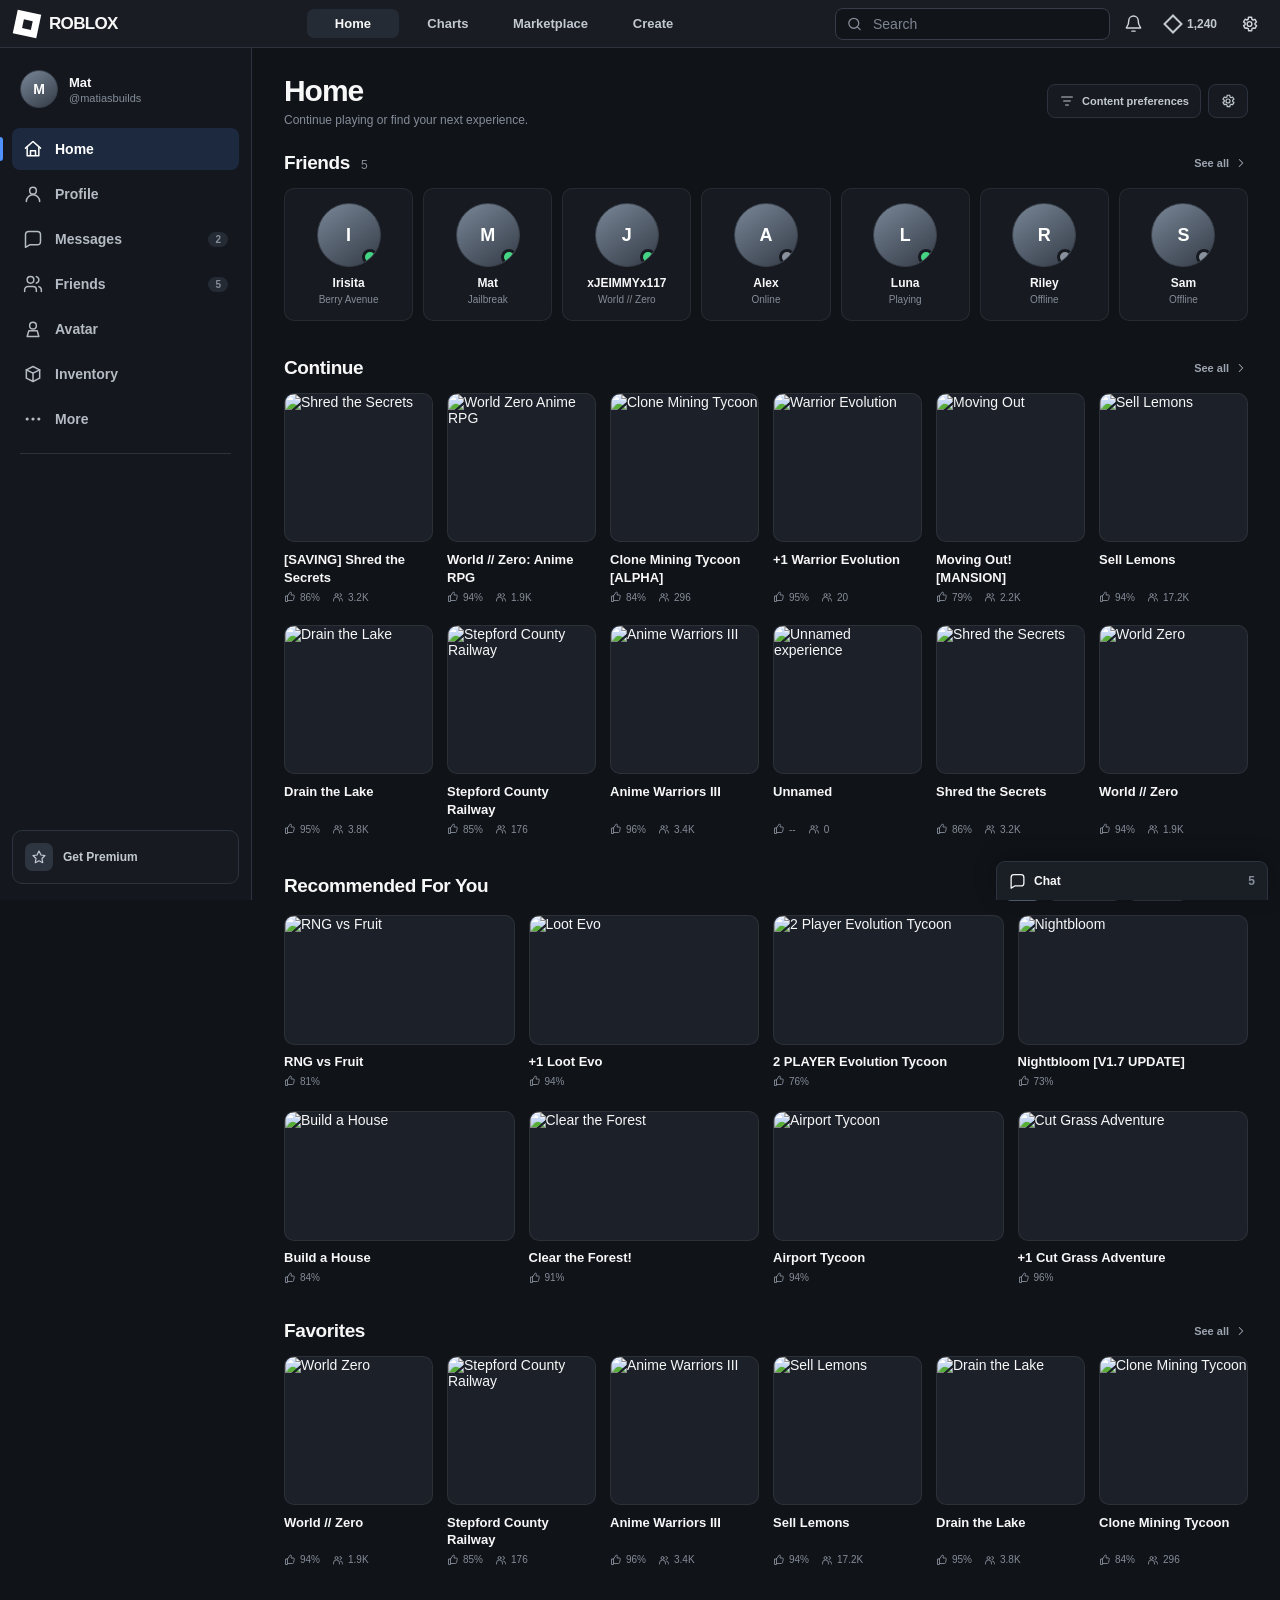
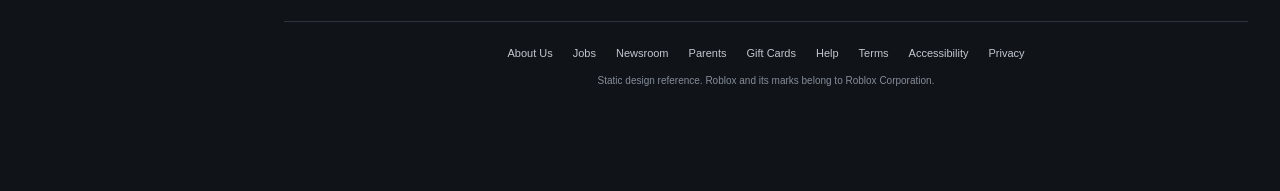
==== ideas front/adaptable-home.html @ cc1f294d "feat: add Roblox home design prototypes" ====
<!doctype html>
<html lang="en">
  <head>
    <meta charset="UTF-8" />
    <meta name="viewport" content="width=device-width, initial-scale=1.0" />
    <title>Roblox Home Adaptable Concept</title>
    <link rel="icon" href="data:image/svg+xml,%3Csvg xmlns='http://www.w3.org/2000/svg' viewBox='0 0 32 32'%3E%3Cpath fill='%23fff' d='M5 3h24v24H5z' transform='rotate(12 17 15)'/%3E%3Cpath fill='%2312181f' d='M12 10h9v9h-9z' transform='rotate(12 17 15)'/%3E%3C/svg%3E" />
    <style>
      :root {
        color-scheme: dark;
        --bg: #101318;
        --surface: #171b21;
        --surface-2: #1c2129;
        --surface-3: #252b35;
        --border: #2c333e;
        --border-soft: rgba(255, 255, 255, 0.07);
        --text: #f7f7f8;
        --text-2: #c2c8d0;
        --muted: #858d99;
        --blue: #4f91ff;
        --blue-soft: rgba(79, 145, 255, 0.14);
        --green: #45d483;
        --topbar: 48px;
        --sidebar: 252px;
        --radius: 10px;
      }

      * {
        box-sizing: border-box;
      }

      html {
        background: var(--bg);
      }

      body {
        min-width: 320px;
        margin: 0;
        background: var(--bg);
        color: var(--text);
        font-family: "Builder Sans", "Helvetica Neue", Arial, sans-serif;
        font-size: 14px;
      }

      a {
        color: inherit;
        text-decoration: none;
      }

      button,
      input {
        font: inherit;
      }

      button {
        color: inherit;
        cursor: default;
      }

      img {
        display: block;
      }

      .icon {
        width: 20px;
        height: 20px;
        flex: 0 0 auto;
        fill: none;
        stroke: currentColor;
        stroke-width: 1.8;
        stroke-linecap: round;
        stroke-linejoin: round;
      }

      .topbar {
        position: fixed;
        z-index: 30;
        inset: 0 0 auto;
        height: var(--topbar);
        display: grid;
        grid-template-columns: 156px minmax(340px, 1fr) minmax(280px, 430px);
        align-items: center;
        gap: 18px;
        padding: 0 15px;
        border-bottom: 1px solid var(--border);
        background: #191d23;
      }

      .brand {
        display: flex;
        align-items: center;
        gap: 10px;
        font-size: 17px;
        font-weight: 800;
        letter-spacing: -0.04em;
      }

      .brand-mark {
        width: 24px;
        height: 24px;
        display: grid;
        place-items: center;
        background: #fff;
        transform: rotate(12deg);
      }

      .brand-mark::after {
        width: 9px;
        height: 9px;
        background: #191d23;
        content: "";
      }

      .primary-nav {
        display: flex;
        align-items: center;
        justify-content: center;
        gap: 3px;
      }

      .primary-nav a {
        min-width: 92px;
        padding: 7px 16px;
        border-radius: 7px;
        color: var(--text-2);
        font-size: 13px;
        font-weight: 600;
        text-align: center;
      }

      .primary-nav a:first-child {
        background: var(--surface-3);
        color: var(--text);
      }

      .topbar-tools {
        display: grid;
        grid-template-columns: minmax(150px, 1fr) auto auto auto;
        align-items: center;
        gap: 8px;
      }

      .search {
        height: 32px;
        display: flex;
        align-items: center;
        gap: 8px;
        padding: 0 10px;
        border: 1px solid #363d48;
        border-radius: 8px;
        background: #111419;
        color: var(--muted);
      }

      .search .icon {
        width: 17px;
      }

      .search input {
        width: 100%;
        min-width: 0;
        border: 0;
        outline: 0;
        background: transparent;
        color: var(--text);
      }

      .search input::placeholder {
        color: #7e8692;
      }

      .top-icon,
      .account-button {
        width: 32px;
        height: 32px;
        display: grid;
        place-items: center;
        padding: 0;
        border: 0;
        border-radius: 8px;
        background: transparent;
        color: #d1d5db;
      }

      .top-icon .icon {
        width: 19px;
      }

      .robux {
        height: 30px;
        display: flex;
        align-items: center;
        gap: 7px;
        padding: 0 8px;
        border-radius: 7px;
        color: var(--text-2);
        font-size: 12px;
        font-weight: 700;
      }

      .robux-symbol {
        width: 14px;
        height: 14px;
        border: 2px solid currentColor;
        transform: rotate(45deg);
      }

      .sidebar {
        position: fixed;
        z-index: 20;
        inset: var(--topbar) auto 0 0;
        width: var(--sidebar);
        padding: 14px 12px;
        border-right: 1px solid var(--border);
        background: #14181e;
      }

      .user-summary {
        display: flex;
        align-items: center;
        gap: 11px;
        margin-bottom: 12px;
        padding: 8px;
        border-radius: 9px;
      }

      .avatar,
      .friend-avatar {
        position: relative;
        flex: 0 0 auto;
        display: grid;
        place-items: center;
        overflow: hidden;
        border: 1px solid #3b424d;
        background: linear-gradient(145deg, #788697, #343b46);
        color: white;
        font-weight: 800;
      }

      .avatar {
        width: 38px;
        height: 38px;
        border-radius: 50%;
      }

      .user-summary strong,
      .user-summary span {
        display: block;
      }

      .user-summary strong {
        font-size: 13px;
      }

      .user-summary span {
        margin-top: 2px;
        color: var(--muted);
        font-size: 11px;
      }

      .side-nav {
        display: grid;
        gap: 3px;
        margin: 0;
        padding: 0;
        list-style: none;
      }

      .side-nav a {
        position: relative;
        height: 42px;
        display: flex;
        align-items: center;
        gap: 12px;
        padding: 0 11px;
        border-radius: 8px;
        color: #b5bbc4;
        font-size: 14px;
        font-weight: 600;
      }

      .side-nav a.active {
        background: var(--blue-soft);
        color: #fff;
      }

      .side-nav a.active::before {
        position: absolute;
        left: -12px;
        width: 3px;
        height: 24px;
        border-radius: 0 3px 3px 0;
        background: var(--blue);
        content: "";
      }

      .nav-count {
        margin-left: auto;
        padding: 2px 7px;
        border-radius: 12px;
        background: var(--surface-3);
        color: var(--muted);
        font-size: 10px;
      }

      .side-divider {
        height: 1px;
        margin: 13px 8px;
        background: var(--border);
      }

      .premium-link {
        position: absolute;
        right: 12px;
        bottom: 16px;
        left: 12px;
        display: flex;
        align-items: center;
        gap: 10px;
        padding: 12px;
        border: 1px solid var(--border);
        border-radius: var(--radius);
        background: var(--surface);
        color: var(--text-2);
        font-size: 12px;
        font-weight: 600;
      }

      .premium-icon {
        width: 28px;
        height: 28px;
        display: grid;
        place-items: center;
        border-radius: 7px;
        background: #2d3541;
      }

      .premium-icon .icon {
        width: 16px;
      }

      main {
        margin-left: var(--sidebar);
        padding: calc(var(--topbar) + 26px) 32px 80px;
      }

      .home-shell {
        width: min(1320px, 100%);
        margin: 0 auto;
      }

      .home-heading {
        display: flex;
        justify-content: space-between;
        align-items: center;
        gap: 20px;
        margin-bottom: 25px;
      }

      .home-heading h1 {
        margin: 0;
        font-size: 30px;
        letter-spacing: -0.035em;
      }

      .home-heading p {
        margin: 5px 0 0;
        color: var(--muted);
        font-size: 12px;
      }

      .home-options {
        display: flex;
        gap: 7px;
      }

      .quiet-button {
        height: 34px;
        display: flex;
        align-items: center;
        gap: 7px;
        padding: 0 11px;
        border: 1px solid var(--border);
        border-radius: 8px;
        background: var(--surface);
        color: var(--text-2);
        font-size: 11px;
        font-weight: 600;
      }

      .quiet-button .icon {
        width: 16px;
      }

      .section {
        margin-top: 36px;
      }

      .section:first-of-type {
        margin-top: 0;
      }

      .section-heading {
        display: flex;
        justify-content: space-between;
        align-items: center;
        gap: 16px;
        margin-bottom: 14px;
      }

      .section-heading h2 {
        margin: 0;
        font-size: 19px;
        letter-spacing: -0.02em;
      }

      .section-heading h2 span {
        margin-left: 6px;
        color: var(--muted);
        font-size: 12px;
        font-weight: 500;
      }

      .see-all {
        display: flex;
        align-items: center;
        gap: 5px;
        color: #9da5b0;
        font-size: 11px;
        font-weight: 700;
      }

      .see-all .icon {
        width: 14px;
      }

      .friends-strip {
        display: grid;
        grid-template-columns: repeat(7, minmax(92px, 1fr));
        gap: 10px;
      }

      .friend-card {
        min-width: 0;
        padding: 14px 8px 12px;
        border: 1px solid var(--border-soft);
        border-radius: var(--radius);
        background: var(--surface);
        text-align: center;
      }

      .friend-avatar {
        width: 64px;
        height: 64px;
        margin: 0 auto 9px;
        border-radius: 50%;
        font-size: 18px;
      }

      .friend-avatar::after {
        position: absolute;
        right: 2px;
        bottom: 1px;
        width: 10px;
        height: 10px;
        border: 3px solid var(--surface);
        border-radius: 50%;
        background: var(--green);
        content: "";
      }

      .friend-card.away .friend-avatar::after {
        background: #89919d;
      }

      .friend-card strong,
      .friend-card small {
        display: block;
        overflow: hidden;
        text-overflow: ellipsis;
        white-space: nowrap;
      }

      .friend-card strong {
        font-size: 12px;
      }

      .friend-card small {
        min-height: 14px;
        margin-top: 4px;
        color: var(--muted);
        font-size: 10px;
      }

      .friend-card {
        position: relative;
        z-index: 1;
        outline: none;
      }

      .friend-card:hover,
      .friend-card:focus {
        z-index: 12;
        border-color: #46505e;
        background: var(--surface-2);
      }

      .friend-popover {
        position: absolute;
        z-index: 20;
        top: calc(100% + 10px);
        left: 50%;
        width: 292px;
        padding: 16px;
        border: 1px solid #39424e;
        border-radius: 12px;
        background: #1b2027;
        box-shadow: 0 18px 45px rgba(0, 0, 0, 0.45);
        opacity: 0;
        pointer-events: none;
        text-align: left;
        transform: translate(-50%, -6px);
        transition: opacity 140ms ease, transform 140ms ease, visibility 140ms ease;
        visibility: hidden;
      }

      .friend-popover::before {
        position: absolute;
        bottom: 100%;
        left: 50%;
        width: 12px;
        height: 12px;
        border-top: 1px solid #39424e;
        border-left: 1px solid #39424e;
        background: #1b2027;
        content: "";
        transform: translate(-50%, 6px) rotate(45deg);
      }

      .friend-popover::after {
        position: absolute;
        right: 0;
        bottom: 100%;
        left: 0;
        height: 12px;
        content: "";
      }

      .friend-card:hover .friend-popover,
      .friend-card:focus .friend-popover {
        opacity: 1;
        pointer-events: auto;
        transform: translate(-50%, 0);
        visibility: visible;
      }

      .friend-card:first-child .friend-popover,
      .friend-card:nth-child(2) .friend-popover {
        left: -1px;
        transform: translateY(-6px);
      }

      .friend-card:first-child:hover .friend-popover,
      .friend-card:first-child:focus .friend-popover,
      .friend-card:nth-child(2):hover .friend-popover,
      .friend-card:nth-child(2):focus .friend-popover {
        transform: translateY(0);
      }

      .friend-card:first-child .friend-popover::before,
      .friend-card:nth-child(2) .friend-popover::before {
        left: 76px;
      }

      .friend-card:nth-last-child(-n + 2) .friend-popover {
        right: -1px;
        left: auto;
        transform: translateY(-6px);
      }

      .friend-card:nth-last-child(-n + 2):hover .friend-popover,
      .friend-card:nth-last-child(-n + 2):focus .friend-popover {
        transform: translateY(0);
      }

      .friend-card:nth-last-child(-n + 2) .friend-popover::before {
        right: 69px;
        left: auto;
      }

      .popover-profile {
        display: grid;
        grid-template-columns: 46px minmax(0, 1fr) auto;
        align-items: center;
        gap: 11px;
      }

      .popover-avatar {
        width: 46px;
        height: 46px;
        display: grid;
        place-items: center;
        border: 1px solid #46505d;
        border-radius: 50%;
        background: linear-gradient(145deg, #7d8a9b, #38414c);
        color: white;
        font-size: 15px;
        font-weight: 800;
      }

      .popover-name {
        min-width: 0;
      }

      .friend-card .popover-name strong,
      .popover-name span {
        display: block;
        overflow: hidden;
        text-overflow: ellipsis;
        white-space: nowrap;
      }

      .friend-card .popover-name strong {
        font-size: 14px;
      }

      .popover-name span {
        margin-top: 3px;
        color: var(--muted);
        font-size: 10px;
      }

      .presence-badge {
        display: inline-flex;
        align-items: center;
        gap: 5px;
        padding: 5px 7px;
        border-radius: 6px;
        background: rgba(69, 212, 131, 0.11);
        color: #78e6a8;
        font-size: 9px;
        font-style: normal;
        font-weight: 800;
        text-transform: uppercase;
      }

      .presence-badge::before {
        width: 6px;
        height: 6px;
        border-radius: 50%;
        background: var(--green);
        content: "";
      }

      .presence-badge.online {
        background: var(--blue-soft);
        color: #84b2ff;
      }

      .presence-badge.online::before {
        background: var(--blue);
      }

      .presence-badge.offline {
        background: rgba(133, 141, 153, 0.12);
        color: #9da5b0;
      }

      .presence-badge.offline::before {
        background: #7d8590;
      }

      .account-stats {
        display: grid;
        grid-template-columns: repeat(3, 1fr);
        margin: 15px 0;
        padding: 12px 0;
        border-top: 1px solid var(--border);
        border-bottom: 1px solid var(--border);
      }

      .account-stat {
        min-width: 0;
        padding: 0 6px;
        border-right: 1px solid var(--border);
        text-align: center;
      }

      .account-stat:last-child {
        border-right: 0;
      }

      .friend-card .account-stat b,
      .account-stat span {
        display: block;
      }

      .friend-card .account-stat b {
        color: var(--text);
        font-size: 12px;
      }

      .account-stat span {
        margin-top: 3px;
        color: var(--muted);
        font-size: 9px;
      }

      .account-detail {
        display: flex;
        justify-content: space-between;
        gap: 12px;
        margin-bottom: 13px;
        color: var(--muted);
        font-size: 10px;
      }

      .friend-card .account-detail b {
        color: var(--text-2);
        font-size: 10px;
        font-weight: 600;
      }

      .playing-card {
        display: grid;
        grid-template-columns: 48px minmax(0, 1fr) auto;
        align-items: center;
        gap: 10px;
        padding: 9px;
        border: 1px solid var(--border);
        border-radius: 9px;
        background: #15191f;
      }

      .playing-card img {
        width: 48px;
        height: 48px;
        border-radius: 7px;
        object-fit: cover;
      }

      .playing-copy {
        min-width: 0;
      }

      .playing-copy span,
      .friend-card .playing-copy strong {
        display: block;
        overflow: hidden;
        text-overflow: ellipsis;
        white-space: nowrap;
      }

      .playing-copy span {
        color: var(--green);
        font-size: 9px;
        font-weight: 700;
        text-transform: uppercase;
      }

      .friend-card .playing-copy strong {
        margin-top: 4px;
        font-size: 11px;
      }

      .join-button,
      .profile-button {
        height: 30px;
        padding: 0 10px;
        border: 0;
        border-radius: 6px;
        background: var(--blue);
        color: white;
        font-size: 9px;
        font-weight: 800;
      }

      .profile-button {
        width: 100%;
        margin-top: 12px;
        border: 1px solid var(--border);
        background: var(--surface-3);
        color: var(--text-2);
      }

      .private-activity {
        padding: 10px;
        border: 1px solid var(--border);
        border-radius: 8px;
        background: #15191f;
        color: var(--muted);
        font-size: 10px;
        line-height: 1.4;
        text-align: center;
      }

      .game-grid {
        display: grid;
        grid-template-columns: repeat(6, minmax(0, 1fr));
        gap: 22px 14px;
      }

      .game-card {
        min-width: 0;
      }

      .thumbnail {
        position: relative;
        overflow: hidden;
        aspect-ratio: 1 / 1;
        border: 1px solid var(--border-soft);
        border-radius: var(--radius);
        background: var(--surface-2);
      }

      .thumbnail.landscape {
        aspect-ratio: 16 / 9;
      }

      .thumbnail img {
        width: 100%;
        height: 100%;
        object-fit: cover;
      }

      .play-overlay {
        position: absolute;
        right: 9px;
        bottom: 9px;
        width: 34px;
        height: 34px;
        display: grid;
        place-items: center;
        border: 1px solid rgba(255, 255, 255, 0.2);
        border-radius: 50%;
        background: rgba(16, 19, 24, 0.88);
        opacity: 0;
      }

      .game-card:hover .play-overlay {
        opacity: 1;
      }

      .play-overlay .icon {
        width: 15px;
        fill: currentColor;
      }

      .game-card h3 {
        display: -webkit-box;
        min-height: 35px;
        margin: 9px 0 5px;
        overflow: hidden;
        font-size: 13px;
        line-height: 1.35;
        -webkit-box-orient: vertical;
        line-clamp: 2;
        -webkit-line-clamp: 2;
      }

      .game-stats {
        display: flex;
        align-items: center;
        gap: 12px;
        color: var(--muted);
        font-size: 10px;
      }

      .game-stats span {
        display: flex;
        align-items: center;
        gap: 4px;
      }

      .game-stats .icon {
        width: 12px;
        height: 12px;
      }

      .wide-grid {
        display: grid;
        grid-template-columns: repeat(4, minmax(0, 1fr));
        gap: 24px 14px;
      }

      .wide-grid .game-card h3 {
        min-height: auto;
        margin-top: 8px;
        white-space: nowrap;
        text-overflow: ellipsis;
      }

      .recommendation-tools {
        display: flex;
        align-items: center;
        gap: 7px;
      }

      .filter-chip {
        height: 30px;
        padding: 0 11px;
        border: 1px solid var(--border);
        border-radius: 7px;
        background: transparent;
        color: var(--muted);
        font-size: 10px;
        font-weight: 600;
      }

      .filter-chip.active {
        border-color: #526071;
        background: var(--surface-2);
        color: var(--text-2);
      }

      .footer {
        margin-top: 55px;
        padding: 25px 0;
        border-top: 1px solid var(--border);
        color: var(--muted);
        font-size: 10px;
        text-align: center;
      }

      .footer-links {
        display: flex;
        justify-content: center;
        flex-wrap: wrap;
        gap: 8px 20px;
        margin-bottom: 16px;
        color: var(--text-2);
        font-size: 11px;
      }

      .chat-dock {
        position: fixed;
        z-index: 25;
        right: 12px;
        bottom: 0;
        width: 272px;
        border: 1px solid var(--border);
        border-bottom: 0;
        border-radius: 9px 9px 0 0;
        background: #1a1f26;
        box-shadow: 0 -5px 22px rgba(0, 0, 0, 0.24);
      }

      .chat-header {
        height: 38px;
        display: flex;
        align-items: center;
        gap: 8px;
        padding: 0 12px;
        font-size: 12px;
        font-weight: 700;
      }

      .chat-header .icon {
        width: 17px;
      }

      .chat-header span {
        margin-left: auto;
        color: var(--muted);
      }

      @media (max-width: 1200px) {
        :root {
          --sidebar: 220px;
        }

        .topbar {
          grid-template-columns: 130px minmax(290px, 1fr) minmax(250px, 360px);
        }

        .primary-nav a {
          min-width: 72px;
          padding-inline: 10px;
        }

        .game-grid {
          grid-template-columns: repeat(5, minmax(0, 1fr));
        }

        .friends-strip {
          grid-template-columns: repeat(6, minmax(92px, 1fr));
        }

        .friend-card:last-child {
          display: none;
        }

        .wide-grid {
          grid-template-columns: repeat(3, minmax(0, 1fr));
        }
      }

      @media (max-width: 900px) {
        :root {
          --sidebar: 76px;
        }

        .topbar {
          grid-template-columns: 48px 1fr minmax(210px, 300px);
        }

        .brand span,
        .user-summary div,
        .side-nav a span:not(.nav-count),
        .premium-link span,
        .primary-nav a:nth-child(n + 3) {
          display: none;
        }

        .primary-nav {
          justify-content: flex-start;
        }

        .primary-nav a {
          min-width: 70px;
        }

        .sidebar {
          padding-inline: 10px;
        }

        .user-summary {
          padding-inline: 8px;
        }

        .side-nav a {
          justify-content: center;
          padding: 0;
        }

        .side-nav a.active::before {
          left: -10px;
        }

        .nav-count {
          position: absolute;
          top: 3px;
          right: 2px;
          min-width: 16px;
          padding: 1px 4px;
          background: var(--blue);
          color: #fff;
          text-align: center;
        }

        .premium-link {
          justify-content: center;
          padding: 8px;
        }

        .game-grid {
          grid-template-columns: repeat(4, minmax(0, 1fr));
        }

        .friends-strip {
          grid-template-columns: repeat(5, minmax(92px, 1fr));
        }

        .friend-card:nth-last-child(-n + 2) {
          display: none;
        }

        .chat-dock {
          display: none;
        }
      }

      @media (max-width: 640px) {
        :root {
          --sidebar: 0px;
          --topbar: 52px;
        }

        .topbar {
          grid-template-columns: 34px minmax(0, 1fr) auto;
          gap: 10px;
          padding-inline: 12px;
        }

        .brand-mark {
          width: 22px;
          height: 22px;
        }

        .primary-nav {
          display: none;
        }

        .topbar-tools {
          grid-column: 2 / 4;
          grid-template-columns: minmax(0, 1fr) auto auto;
        }

        .top-icon:first-of-type,
        .robux span:last-child {
          display: none;
        }

        .sidebar {
          display: none;
        }

        main {
          margin-left: 0;
          padding: calc(var(--topbar) + 20px) 15px 60px;
        }

        .home-heading {
          align-items: flex-start;
          margin-bottom: 21px;
        }

        .home-heading h1 {
          font-size: 26px;
        }

        .home-options .quiet-button:first-child {
          display: none;
        }

        .section {
          margin-top: 31px;
        }

        .friends-strip {
          display: flex;
          margin-right: -15px;
          overflow-x: auto;
          padding-right: 15px;
          scrollbar-width: none;
        }

        .friend-card,
        .friend-card:nth-last-child(-n + 2),
        .friend-card:last-child {
          min-width: 102px;
          display: block;
        }

        .friend-popover,
        .friend-card:first-child .friend-popover,
        .friend-card:nth-child(2) .friend-popover,
        .friend-card:nth-last-child(-n + 2) .friend-popover {
          position: fixed;
          top: 156px;
          right: 15px;
          left: 15px;
          width: auto;
          max-width: 360px;
          margin: 0 auto;
          transform: translateY(-6px);
        }

        .friend-card:hover .friend-popover,
        .friend-card:focus .friend-popover,
        .friend-card:first-child:hover .friend-popover,
        .friend-card:first-child:focus .friend-popover,
        .friend-card:nth-child(2):hover .friend-popover,
        .friend-card:nth-child(2):focus .friend-popover,
        .friend-card:nth-last-child(-n + 2):hover .friend-popover,
        .friend-card:nth-last-child(-n + 2):focus .friend-popover {
          transform: translateY(0);
        }

        .friend-popover::before {
          display: none;
        }

        .game-grid {
          grid-template-columns: repeat(2, minmax(0, 1fr));
          gap: 20px 11px;
        }

        .wide-grid {
          display: flex;
          margin-right: -15px;
          overflow-x: auto;
          padding-right: 15px;
          scrollbar-width: none;
        }

        .wide-grid .game-card {
          min-width: 245px;
        }

        .recommendation-tools {
          max-width: 185px;
          overflow-x: auto;
          scrollbar-width: none;
        }

        .section-heading h2 span,
        .see-all span {
          display: none;
        }
      }
    </style>
  </head>
  <body>
    <svg width="0" height="0" aria-hidden="true" style="position: absolute">
      <symbol id="search" viewBox="0 0 24 24"><circle cx="11" cy="11" r="7"></circle><path d="m20 20-4-4"></path></symbol>
      <symbol id="home" viewBox="0 0 24 24"><path d="m3 11 9-8 9 8"></path><path d="M5 10v10h14V10M9 20v-6h6v6"></path></symbol>
      <symbol id="user" viewBox="0 0 24 24"><circle cx="12" cy="8" r="4"></circle><path d="M4 21a8 8 0 0 1 16 0"></path></symbol>
      <symbol id="message" viewBox="0 0 24 24"><path d="M21 15a4 4 0 0 1-4 4H8l-5 3V7a4 4 0 0 1 4-4h10a4 4 0 0 1 4 4Z"></path></symbol>
      <symbol id="users" viewBox="0 0 24 24"><path d="M16 21v-2a4 4 0 0 0-4-4H6a4 4 0 0 0-4 4v2"></path><circle cx="9" cy="7" r="4"></circle><path d="M22 21v-2a4 4 0 0 0-3-3.87M16 3.13a4 4 0 0 1 0 7.75"></path></symbol>
      <symbol id="avatar" viewBox="0 0 24 24"><circle cx="12" cy="8" r="4"></circle><path d="M7 14h10l2 7H5l2-7Z"></path></symbol>
      <symbol id="box" viewBox="0 0 24 24"><path d="m4 7 8-4 8 4-8 4-8-4Z"></path><path d="M4 7v10l8 4 8-4V7M12 11v10"></path></symbol>
      <symbol id="more" viewBox="0 0 24 24"><circle cx="5" cy="12" r="1"></circle><circle cx="12" cy="12" r="1"></circle><circle cx="19" cy="12" r="1"></circle></symbol>
      <symbol id="bell" viewBox="0 0 24 24"><path d="M18 8a6 6 0 0 0-12 0c0 7-3 7-3 9h18c0-2-3-2-3-9M10 21h4"></path></symbol>
      <symbol id="gear" viewBox="0 0 24 24"><circle cx="12" cy="12" r="3"></circle><path d="M19 12a7 7 0 0 0-.1-1l2-1.5-2-3.4-2.4 1A7 7 0 0 0 15 6l-.3-2.6h-4L10.4 6A7 7 0 0 0 9 7L6.5 6l-2 3.4 2 1.5a7 7 0 0 0 0 2L4.5 14l2 3.4L9 17a7 7 0 0 0 1.5.9l.3 2.6h4l.3-2.6a7 7 0 0 0 1.5-.9l2.4.5 2-3.4-2-1.2a7 7 0 0 0 .1-1Z"></path></symbol>
      <symbol id="chevron" viewBox="0 0 24 24"><path d="m9 18 6-6-6-6"></path></symbol>
      <symbol id="play" viewBox="0 0 24 24"><path d="m8 5 11 7-11 7V5Z"></path></symbol>
      <symbol id="like" viewBox="0 0 24 24"><path d="M7 10v11H3V10h4Zm0 9h10a2 2 0 0 0 2-1.6l1.5-7A2 2 0 0 0 18.5 8H14l.7-3.2A2.3 2.3 0 0 0 12.5 2L7 10"></path></symbol>
      <symbol id="people" viewBox="0 0 24 24"><circle cx="9" cy="8" r="3"></circle><path d="M3 20v-2a6 6 0 0 1 12 0v2M16 5a3 3 0 0 1 0 6M17 14a5 5 0 0 1 4 5v1"></path></symbol>
      <symbol id="premium" viewBox="0 0 24 24"><path d="m12 3 3 6 6 .8-4.5 4.5 1.1 6.2L12 17.6l-5.6 2.9 1.1-6.2L3 9.8 9 9l3-6Z"></path></symbol>
      <symbol id="filter" viewBox="0 0 24 24"><path d="M4 6h16M7 12h10M10 18h4"></path></symbol>
    </svg>

    <header class="topbar" data-component="global-navigation">
      <a class="brand" href="#" aria-label="Roblox Home"><i class="brand-mark"></i><span>ROBLOX</span></a>
      <nav class="primary-nav" aria-label="Roblox sections"><a href="#">Home</a><a href="#recommended">Charts</a><a href="#">Marketplace</a><a href="#">Create</a></nav>
      <div class="topbar-tools">
        <label class="search"><svg class="icon"><use href="#search"></use></svg><input type="search" placeholder="Search" /></label>
        <button class="top-icon" aria-label="Notifications"><svg class="icon"><use href="#bell"></use></svg></button>
        <div class="robux" aria-label="Robux balance"><i class="robux-symbol"></i><span>1,240</span></div>
        <button class="top-icon" aria-label="Settings"><svg class="icon"><use href="#gear"></use></svg></button>
      </div>
    </header>

    <aside class="sidebar" data-component="sidebar-navigation">
      <div class="user-summary" data-entity="authenticated-user"><div class="avatar">M</div><div><strong>Mat</strong><span>@matiasbuilds</span></div></div>
      <nav aria-label="Account navigation">
        <ul class="side-nav">
          <li><a class="active" href="#"><svg class="icon"><use href="#home"></use></svg><span>Home</span></a></li>
          <li><a href="#"><svg class="icon"><use href="#user"></use></svg><span>Profile</span></a></li>
          <li><a href="#"><svg class="icon"><use href="#message"></use></svg><span>Messages</span><b class="nav-count">2</b></a></li>
          <li><a href="#friends"><svg class="icon"><use href="#users"></use></svg><span>Friends</span><b class="nav-count">5</b></a></li>
          <li><a href="#"><svg class="icon"><use href="#avatar"></use></svg><span>Avatar</span></a></li>
          <li><a href="#"><svg class="icon"><use href="#box"></use></svg><span>Inventory</span></a></li>
          <li><a href="#"><svg class="icon"><use href="#more"></use></svg><span>More</span></a></li>
        </ul>
      </nav>
      <div class="side-divider"></div>
      <a class="premium-link" href="#"><i class="premium-icon"><svg class="icon"><use href="#premium"></use></svg></i><span>Get Premium</span></a>
    </aside>

    <main id="main-content">
      <div class="home-shell">
        <header class="home-heading">
          <div><h1>Home</h1><p>Continue playing or find your next experience.</p></div>
          <div class="home-options"><button class="quiet-button"><svg class="icon"><use href="#filter"></use></svg>Content preferences</button><button class="quiet-button" aria-label="Home settings"><svg class="icon"><use href="#gear"></use></svg></button></div>
        </header>

        <section class="section" id="friends" data-component="friends-list" data-entity="user-presence" aria-labelledby="friends-title">
          <div class="section-heading"><h2 id="friends-title">Friends <span>5</span></h2><a class="see-all" href="#"><span>See all</span><svg class="icon"><use href="#chevron"></use></svg></a></div>
          <div class="friends-strip">
            <article class="friend-card" tabindex="0" data-user-id="344719030" aria-describedby="friend-irisita-details">
              <div class="friend-avatar">I</div><strong>Irisita</strong><small>Berry Avenue</small>
              <aside class="friend-popover" id="friend-irisita-details" role="tooltip" data-component="friend-profile-preview">
                <div class="popover-profile"><div class="popover-avatar">I</div><div class="popover-name"><strong>Irisita</strong><span>@irisita_heart</span></div><i class="presence-badge">Playing</i></div>
                <div class="account-stats"><div class="account-stat"><b>218</b><span>Friends</span></div><div class="account-stat"><b>1.8K</b><span>Followers</span></div><div class="account-stat"><b>146</b><span>Following</span></div></div>
                <div class="account-detail"><span>Joined Roblox</span><b>Mar 18, 2019</b></div>
                <div class="playing-card"><img src="https://tr.rbxcdn.com/180DAY-f31be90c65e256534dd6bcf29f2a84a4/384/216/Image/Jpeg/noFilter" alt="Berry Avenue thumbnail" /><div class="playing-copy"><span>Playing now</span><strong>Berry Avenue RP</strong></div><button class="join-button">Join</button></div>
                <button class="profile-button">View profile</button>
              </aside>
            </article>
            <article class="friend-card" tabindex="0" data-user-id="7207685337" aria-describedby="friend-mat-details">
              <div class="friend-avatar">M</div><strong>Mat</strong><small>Jailbreak</small>
              <aside class="friend-popover" id="friend-mat-details" role="tooltip" data-component="friend-profile-preview">
                <div class="popover-profile"><div class="popover-avatar">M</div><div class="popover-name"><strong>Mat</strong><span>@mat_builder</span></div><i class="presence-badge">Playing</i></div>
                <div class="account-stats"><div class="account-stat"><b>74</b><span>Friends</span></div><div class="account-stat"><b>532</b><span>Followers</span></div><div class="account-stat"><b>39</b><span>Following</span></div></div>
                <div class="account-detail"><span>Joined Roblox</span><b>Nov 02, 2023</b></div>
                <div class="playing-card"><img src="https://tr.rbxcdn.com/180DAY-e60a6d7ad76e1c8bc3fb2baab786add3/256/256/Image/Webp/noFilter" alt="Jailbreak thumbnail" /><div class="playing-copy"><span>Playing now</span><strong>Jailbreak</strong></div><button class="join-button">Join</button></div>
                <button class="profile-button">View profile</button>
              </aside>
            </article>
            <article class="friend-card" tabindex="0" data-user-id="5831111693" aria-describedby="friend-jeimmy-details">
              <div class="friend-avatar">J</div><strong>xJEIMMYx117</strong><small>World // Zero</small>
              <aside class="friend-popover" id="friend-jeimmy-details" role="tooltip" data-component="friend-profile-preview">
                <div class="popover-profile"><div class="popover-avatar">J</div><div class="popover-name"><strong>xJEIMMYx117</strong><span>@xJEIMMYx117</span></div><i class="presence-badge">Playing</i></div>
                <div class="account-stats"><div class="account-stat"><b>126</b><span>Friends</span></div><div class="account-stat"><b>904</b><span>Followers</span></div><div class="account-stat"><b>88</b><span>Following</span></div></div>
                <div class="account-detail"><span>Joined Roblox</span><b>Jul 11, 2021</b></div>
                <div class="playing-card"><img src="https://tr.rbxcdn.com/180DAY-e7a15d309ce074a8883e9f759220cf78/256/256/Image/Webp/noFilter" alt="World Zero thumbnail" /><div class="playing-copy"><span>Playing now</span><strong>World // Zero</strong></div><button class="join-button">Join</button></div>
                <button class="profile-button">View profile</button>
              </aside>
            </article>
            <article class="friend-card away" tabindex="0" data-user-id="10482476" aria-describedby="friend-alex-details">
              <div class="friend-avatar">A</div><strong>Alex</strong><small>Online</small>
              <aside class="friend-popover" id="friend-alex-details" role="tooltip" data-component="friend-profile-preview">
                <div class="popover-profile"><div class="popover-avatar">A</div><div class="popover-name"><strong>Alex</strong><span>@alex_rbx</span></div><i class="presence-badge online">Online</i></div>
                <div class="account-stats"><div class="account-stat"><b>302</b><span>Friends</span></div><div class="account-stat"><b>4.2K</b><span>Followers</span></div><div class="account-stat"><b>211</b><span>Following</span></div></div>
                <div class="account-detail"><span>Joined Roblox</span><b>Jan 27, 2017</b></div>
                <div class="private-activity">Online on Roblox, not currently in an experience.</div>
                <button class="profile-button">View profile</button>
              </aside>
            </article>
            <article class="friend-card" tabindex="0" data-user-id="88274519" aria-describedby="friend-luna-details">
              <div class="friend-avatar">L</div><strong>Luna</strong><small>Playing</small>
              <aside class="friend-popover" id="friend-luna-details" role="tooltip" data-component="friend-profile-preview">
                <div class="popover-profile"><div class="popover-avatar">L</div><div class="popover-name"><strong>Luna</strong><span>@luna_stars</span></div><i class="presence-badge">Playing</i></div>
                <div class="account-stats"><div class="account-stat"><b>91</b><span>Friends</span></div><div class="account-stat"><b>12.6K</b><span>Followers</span></div><div class="account-stat"><b>64</b><span>Following</span></div></div>
                <div class="account-detail"><span>Joined Roblox</span><b>Sep 06, 2018</b></div>
                <div class="private-activity">This user's current experience is hidden by their privacy settings.</div>
                <button class="profile-button">View profile</button>
              </aside>
            </article>
            <article class="friend-card away" tabindex="0" data-user-id="49570231" aria-describedby="friend-riley-details">
              <div class="friend-avatar">R</div><strong>Riley</strong><small>Offline</small>
              <aside class="friend-popover" id="friend-riley-details" role="tooltip" data-component="friend-profile-preview">
                <div class="popover-profile"><div class="popover-avatar">R</div><div class="popover-name"><strong>Riley</strong><span>@riley_dev</span></div><i class="presence-badge offline">Offline</i></div>
                <div class="account-stats"><div class="account-stat"><b>48</b><span>Friends</span></div><div class="account-stat"><b>387</b><span>Followers</span></div><div class="account-stat"><b>22</b><span>Following</span></div></div>
                <div class="account-detail"><span>Joined Roblox</span><b>May 14, 2020</b></div>
                <button class="profile-button">View profile</button>
              </aside>
            </article>
            <article class="friend-card away" tabindex="0" data-user-id="71930542" aria-describedby="friend-sam-details">
              <div class="friend-avatar">S</div><strong>Sam</strong><small>Offline</small>
              <aside class="friend-popover" id="friend-sam-details" role="tooltip" data-component="friend-profile-preview">
                <div class="popover-profile"><div class="popover-avatar">S</div><div class="popover-name"><strong>Sam</strong><span>@sam_playz</span></div><i class="presence-badge offline">Offline</i></div>
                <div class="account-stats"><div class="account-stat"><b>156</b><span>Friends</span></div><div class="account-stat"><b>2.1K</b><span>Followers</span></div><div class="account-stat"><b>103</b><span>Following</span></div></div>
                <div class="account-detail"><span>Joined Roblox</span><b>Dec 22, 2016</b></div>
                <button class="profile-button">View profile</button>
              </aside>
            </article>
          </div>
        </section>

        <section class="section" data-component="experience-list" data-list-type="continue" aria-labelledby="continue-title">
          <div class="section-heading"><h2 id="continue-title">Continue</h2><a class="see-all" href="#"><span>See all</span><svg class="icon"><use href="#chevron"></use></svg></a></div>
          <div class="game-grid">
            <article class="game-card" data-entity="experience"><div class="thumbnail"><img src="https://tr.rbxcdn.com/180DAY-da96bf9d2751d0d26f82ac3cafc6368e/256/256/Image/Webp/noFilter" alt="Shred the Secrets" /><i class="play-overlay"><svg class="icon"><use href="#play"></use></svg></i></div><h3>[SAVING] Shred the Secrets</h3><div class="game-stats"><span><svg class="icon"><use href="#like"></use></svg>86%</span><span><svg class="icon"><use href="#people"></use></svg>3.2K</span></div></article>
            <article class="game-card" data-entity="experience"><div class="thumbnail"><img src="https://tr.rbxcdn.com/180DAY-e7a15d309ce074a8883e9f759220cf78/256/256/Image/Webp/noFilter" alt="World Zero Anime RPG" /><i class="play-overlay"><svg class="icon"><use href="#play"></use></svg></i></div><h3>World // Zero: Anime RPG</h3><div class="game-stats"><span><svg class="icon"><use href="#like"></use></svg>94%</span><span><svg class="icon"><use href="#people"></use></svg>1.9K</span></div></article>
            <article class="game-card" data-entity="experience"><div class="thumbnail"><img src="https://tr.rbxcdn.com/180DAY-009a2c457d089b9aa3eb8c6ac07c0f93/256/256/Image/Webp/noFilter" alt="Clone Mining Tycoon" /><i class="play-overlay"><svg class="icon"><use href="#play"></use></svg></i></div><h3>Clone Mining Tycoon [ALPHA]</h3><div class="game-stats"><span><svg class="icon"><use href="#like"></use></svg>84%</span><span><svg class="icon"><use href="#people"></use></svg>296</span></div></article>
            <article class="game-card" data-entity="experience"><div class="thumbnail"><img src="https://tr.rbxcdn.com/180DAY-340fb8bba1a5ef7755fc1be9072938ff/256/256/Image/Webp/noFilter" alt="Warrior Evolution" /><i class="play-overlay"><svg class="icon"><use href="#play"></use></svg></i></div><h3>+1 Warrior Evolution</h3><div class="game-stats"><span><svg class="icon"><use href="#like"></use></svg>95%</span><span><svg class="icon"><use href="#people"></use></svg>20</span></div></article>
            <article class="game-card" data-entity="experience"><div class="thumbnail"><img src="https://tr.rbxcdn.com/180DAY-feff2530b121cbd6bb978271a16a56e4/256/256/Image/Webp/noFilter" alt="Moving Out" /><i class="play-overlay"><svg class="icon"><use href="#play"></use></svg></i></div><h3>Moving Out! [MANSION]</h3><div class="game-stats"><span><svg class="icon"><use href="#like"></use></svg>79%</span><span><svg class="icon"><use href="#people"></use></svg>2.2K</span></div></article>
            <article class="game-card" data-entity="experience"><div class="thumbnail"><img src="https://tr.rbxcdn.com/180DAY-3d8fd895f358e86fb886c17fe06201d8/256/256/Image/Webp/noFilter" alt="Sell Lemons" /><i class="play-overlay"><svg class="icon"><use href="#play"></use></svg></i></div><h3>Sell Lemons</h3><div class="game-stats"><span><svg class="icon"><use href="#like"></use></svg>94%</span><span><svg class="icon"><use href="#people"></use></svg>17.2K</span></div></article>
            <article class="game-card" data-entity="experience"><div class="thumbnail"><img src="https://tr.rbxcdn.com/180DAY-8970cd66961dd703238db25a18f3a4b4/256/256/Image/Webp/noFilter" alt="Drain the Lake" /><i class="play-overlay"><svg class="icon"><use href="#play"></use></svg></i></div><h3>Drain the Lake</h3><div class="game-stats"><span><svg class="icon"><use href="#like"></use></svg>95%</span><span><svg class="icon"><use href="#people"></use></svg>3.8K</span></div></article>
            <article class="game-card" data-entity="experience"><div class="thumbnail"><img src="https://tr.rbxcdn.com/180DAY-e60a6d7ad76e1c8bc3fb2baab786add3/256/256/Image/Webp/noFilter" alt="Stepford County Railway" /><i class="play-overlay"><svg class="icon"><use href="#play"></use></svg></i></div><h3>Stepford County Railway</h3><div class="game-stats"><span><svg class="icon"><use href="#like"></use></svg>85%</span><span><svg class="icon"><use href="#people"></use></svg>176</span></div></article>
            <article class="game-card" data-entity="experience"><div class="thumbnail"><img src="https://tr.rbxcdn.com/180DAY-0fe530d9b4419ed4058fdf31e504df61/256/256/Image/Webp/noFilter" alt="Anime Warriors III" /><i class="play-overlay"><svg class="icon"><use href="#play"></use></svg></i></div><h3>Anime Warriors III</h3><div class="game-stats"><span><svg class="icon"><use href="#like"></use></svg>96%</span><span><svg class="icon"><use href="#people"></use></svg>3.4K</span></div></article>
            <article class="game-card" data-entity="experience"><div class="thumbnail"><img src="https://tr.rbxcdn.com/180DAY-6f04369060213cc72bbec0d8dd5a47a4/256/256/GameIcon8/Webp/noFilter" alt="Unnamed experience" /><i class="play-overlay"><svg class="icon"><use href="#play"></use></svg></i></div><h3>Unnamed</h3><div class="game-stats"><span><svg class="icon"><use href="#like"></use></svg>--</span><span><svg class="icon"><use href="#people"></use></svg>0</span></div></article>
            <article class="game-card" data-entity="experience"><div class="thumbnail"><img src="https://tr.rbxcdn.com/180DAY-da96bf9d2751d0d26f82ac3cafc6368e/256/256/Image/Webp/noFilter" alt="Shred the Secrets" /><i class="play-overlay"><svg class="icon"><use href="#play"></use></svg></i></div><h3>Shred the Secrets</h3><div class="game-stats"><span><svg class="icon"><use href="#like"></use></svg>86%</span><span><svg class="icon"><use href="#people"></use></svg>3.2K</span></div></article>
            <article class="game-card" data-entity="experience"><div class="thumbnail"><img src="https://tr.rbxcdn.com/180DAY-e7a15d309ce074a8883e9f759220cf78/256/256/Image/Webp/noFilter" alt="World Zero" /><i class="play-overlay"><svg class="icon"><use href="#play"></use></svg></i></div><h3>World // Zero</h3><div class="game-stats"><span><svg class="icon"><use href="#like"></use></svg>94%</span><span><svg class="icon"><use href="#people"></use></svg>1.9K</span></div></article>
          </div>
        </section>

        <section class="section" id="recommended" data-component="experience-list" data-list-type="recommendations" aria-labelledby="recommended-title">
          <div class="section-heading"><h2 id="recommended-title">Recommended For You</h2><div class="recommendation-tools"><button class="filter-chip active">All</button><button class="filter-chip">Adventure</button><button class="filter-chip">Tycoon</button><a class="see-all" href="#"><span>See all</span><svg class="icon"><use href="#chevron"></use></svg></a></div></div>
          <div class="wide-grid">
            <article class="game-card" data-entity="experience"><div class="thumbnail landscape"><img src="https://tr.rbxcdn.com/180DAY-e7cd7587165c922fd7164375fdd5285f/384/216/Image/Jpeg/noFilter" alt="RNG vs Fruit" /></div><h3>RNG vs Fruit</h3><div class="game-stats"><span><svg class="icon"><use href="#like"></use></svg>81%</span></div></article>
            <article class="game-card" data-entity="experience"><div class="thumbnail landscape"><img src="https://tr.rbxcdn.com/180DAY-07cd62dbd9a35df26635afddbe1faad2/384/216/Image/Jpeg/noFilter" alt="Loot Evo" /></div><h3>+1 Loot Evo</h3><div class="game-stats"><span><svg class="icon"><use href="#like"></use></svg>94%</span></div></article>
            <article class="game-card" data-entity="experience"><div class="thumbnail landscape"><img src="https://tr.rbxcdn.com/180DAY-50a11c3fb59b2af5bb895e1467249de0/384/216/Image/Jpeg/noFilter" alt="2 Player Evolution Tycoon" /></div><h3>2 PLAYER Evolution Tycoon</h3><div class="game-stats"><span><svg class="icon"><use href="#like"></use></svg>76%</span></div></article>
            <article class="game-card" data-entity="experience"><div class="thumbnail landscape"><img src="https://tr.rbxcdn.com/180DAY-e39cb1c769b391e77262fce64d1fd9e1/384/216/Image/Jpeg/noFilter" alt="Nightbloom" /></div><h3>Nightbloom [V1.7 UPDATE]</h3><div class="game-stats"><span><svg class="icon"><use href="#like"></use></svg>73%</span></div></article>
            <article class="game-card" data-entity="experience"><div class="thumbnail landscape"><img src="https://tr.rbxcdn.com/180DAY-f31be90c65e256534dd6bcf29f2a84a4/384/216/Image/Jpeg/noFilter" alt="Build a House" /></div><h3>Build a House</h3><div class="game-stats"><span><svg class="icon"><use href="#like"></use></svg>84%</span></div></article>
            <article class="game-card" data-entity="experience"><div class="thumbnail landscape"><img src="https://tr.rbxcdn.com/180DAY-23088910b4742cc9b0c2ce9f8504035c/384/216/Image/Jpeg/noFilter" alt="Clear the Forest" /></div><h3>Clear the Forest!</h3><div class="game-stats"><span><svg class="icon"><use href="#like"></use></svg>91%</span></div></article>
            <article class="game-card" data-entity="experience"><div class="thumbnail landscape"><img src="https://tr.rbxcdn.com/180DAY-ccf66fd671595e8029dd5af118708830/384/216/Image/Jpeg/noFilter" alt="Airport Tycoon" /></div><h3>Airport Tycoon</h3><div class="game-stats"><span><svg class="icon"><use href="#like"></use></svg>94%</span></div></article>
            <article class="game-card" data-entity="experience"><div class="thumbnail landscape"><img src="https://tr.rbxcdn.com/180DAY-1bce3f52f972c88694abb1d41e418b82/384/216/Image/Jpeg/noFilter" alt="Cut Grass Adventure" /></div><h3>+1 Cut Grass Adventure</h3><div class="game-stats"><span><svg class="icon"><use href="#like"></use></svg>96%</span></div></article>
          </div>
        </section>

        <section class="section" data-component="experience-list" data-list-type="favorites" aria-labelledby="favorites-title">
          <div class="section-heading"><h2 id="favorites-title">Favorites</h2><a class="see-all" href="#"><span>See all</span><svg class="icon"><use href="#chevron"></use></svg></a></div>
          <div class="game-grid">
            <article class="game-card" data-entity="experience"><div class="thumbnail"><img src="https://tr.rbxcdn.com/180DAY-e7a15d309ce074a8883e9f759220cf78/256/256/Image/Webp/noFilter" alt="World Zero" /></div><h3>World // Zero</h3><div class="game-stats"><span><svg class="icon"><use href="#like"></use></svg>94%</span><span><svg class="icon"><use href="#people"></use></svg>1.9K</span></div></article>
            <article class="game-card" data-entity="experience"><div class="thumbnail"><img src="https://tr.rbxcdn.com/180DAY-e60a6d7ad76e1c8bc3fb2baab786add3/256/256/Image/Webp/noFilter" alt="Stepford County Railway" /></div><h3>Stepford County Railway</h3><div class="game-stats"><span><svg class="icon"><use href="#like"></use></svg>85%</span><span><svg class="icon"><use href="#people"></use></svg>176</span></div></article>
            <article class="game-card" data-entity="experience"><div class="thumbnail"><img src="https://tr.rbxcdn.com/180DAY-0fe530d9b4419ed4058fdf31e504df61/256/256/Image/Webp/noFilter" alt="Anime Warriors III" /></div><h3>Anime Warriors III</h3><div class="game-stats"><span><svg class="icon"><use href="#like"></use></svg>96%</span><span><svg class="icon"><use href="#people"></use></svg>3.4K</span></div></article>
            <article class="game-card" data-entity="experience"><div class="thumbnail"><img src="https://tr.rbxcdn.com/180DAY-3d8fd895f358e86fb886c17fe06201d8/256/256/Image/Webp/noFilter" alt="Sell Lemons" /></div><h3>Sell Lemons</h3><div class="game-stats"><span><svg class="icon"><use href="#like"></use></svg>94%</span><span><svg class="icon"><use href="#people"></use></svg>17.2K</span></div></article>
            <article class="game-card" data-entity="experience"><div class="thumbnail"><img src="https://tr.rbxcdn.com/180DAY-8970cd66961dd703238db25a18f3a4b4/256/256/Image/Webp/noFilter" alt="Drain the Lake" /></div><h3>Drain the Lake</h3><div class="game-stats"><span><svg class="icon"><use href="#like"></use></svg>95%</span><span><svg class="icon"><use href="#people"></use></svg>3.8K</span></div></article>
            <article class="game-card" data-entity="experience"><div class="thumbnail"><img src="https://tr.rbxcdn.com/180DAY-009a2c457d089b9aa3eb8c6ac07c0f93/256/256/Image/Webp/noFilter" alt="Clone Mining Tycoon" /></div><h3>Clone Mining Tycoon</h3><div class="game-stats"><span><svg class="icon"><use href="#like"></use></svg>84%</span><span><svg class="icon"><use href="#people"></use></svg>296</span></div></article>
          </div>
        </section>

        <footer class="footer">
          <div class="footer-links"><a href="#">About Us</a><a href="#">Jobs</a><a href="#">Newsroom</a><a href="#">Parents</a><a href="#">Gift Cards</a><a href="#">Help</a><a href="#">Terms</a><a href="#">Accessibility</a><a href="#">Privacy</a></div>
          <div>Static design reference. Roblox and its marks belong to Roblox Corporation.</div>
        </footer>
      </div>
    </main>

    <aside class="chat-dock" data-component="chat-dock"><div class="chat-header"><svg class="icon"><use href="#message"></use></svg>Chat <span>5</span></div></aside>
  </body>
</html>
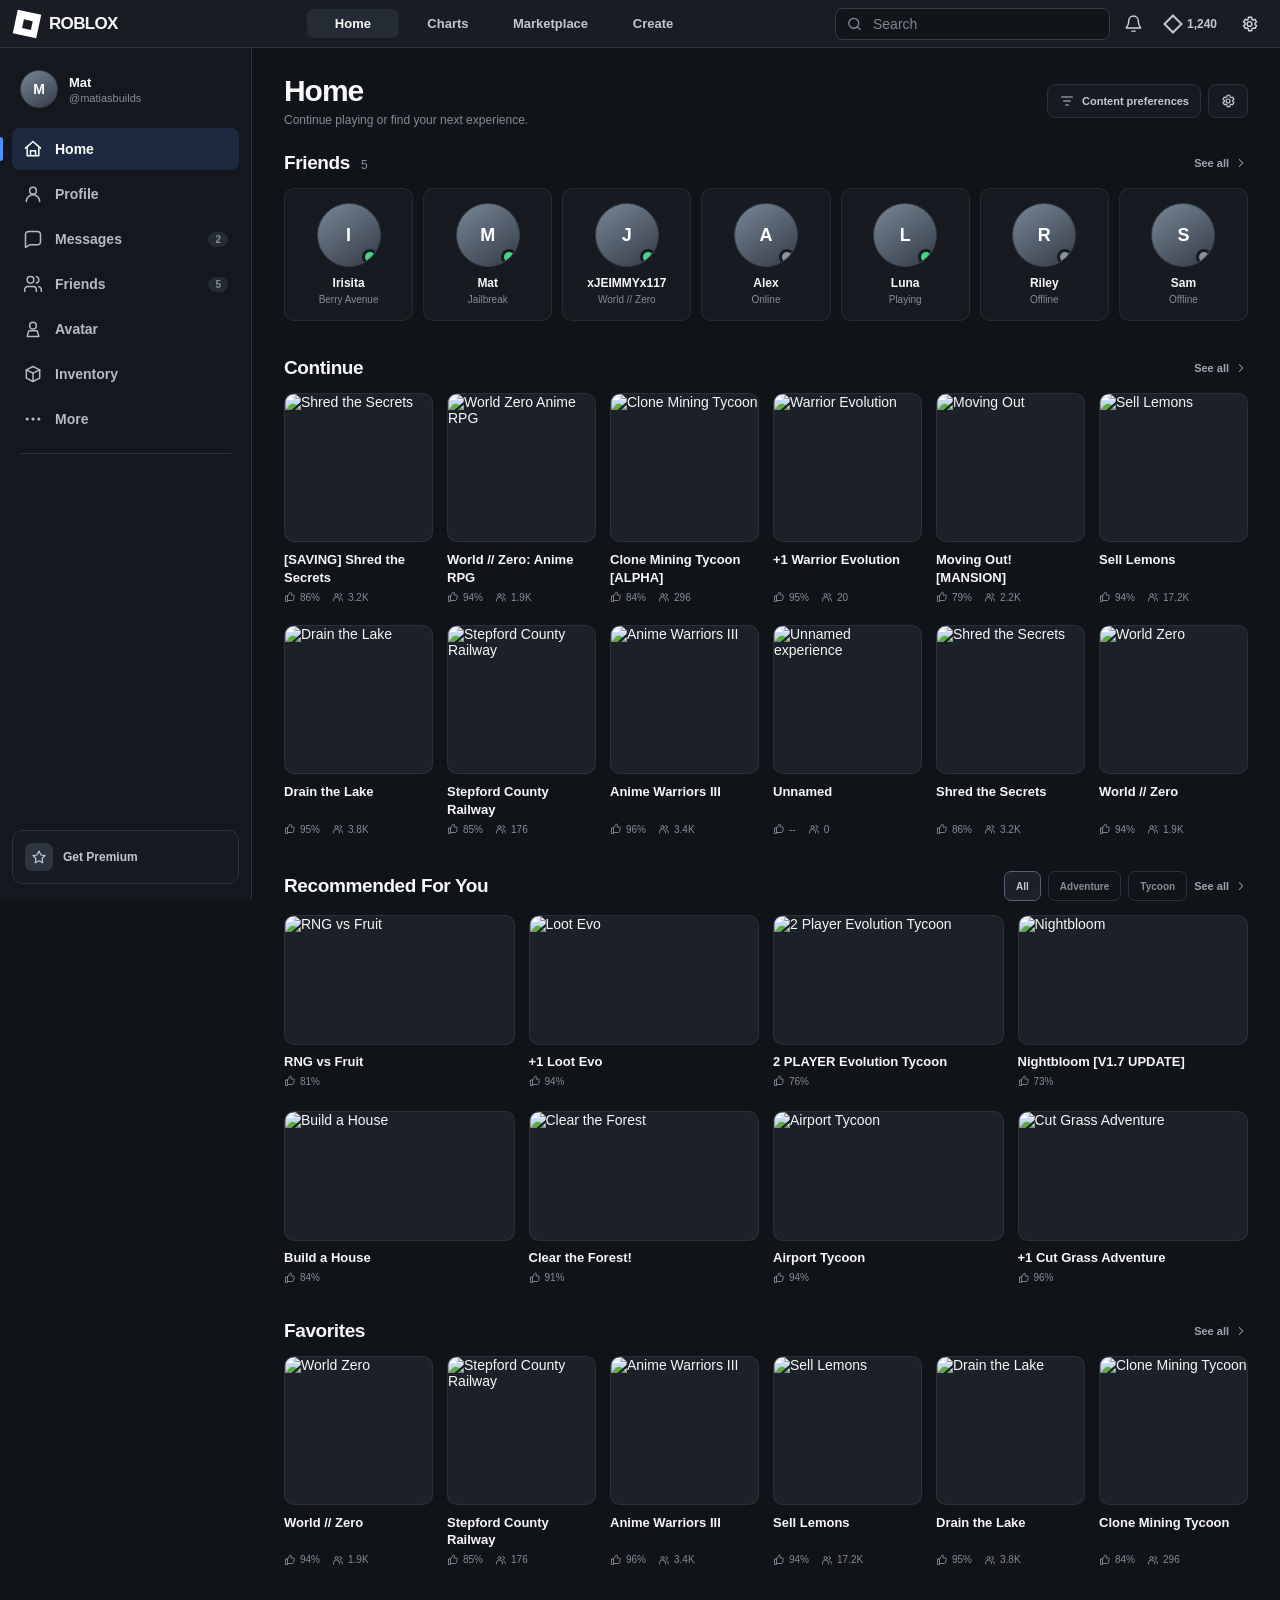
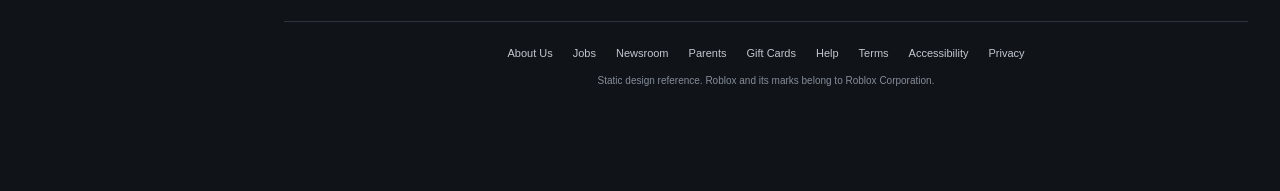
==== commit 39bbdd8b: "feat: optimize route and profile loading" ====
--- a/ideas front/adaptable-home.html
+++ b/ideas front/adaptable-home.html
@@ -186,6 +186,69 @@
         width: 19px;
       }
 
+      .account-menu {
+        position: relative;
+      }
+
+      .account-menu summary {
+        list-style: none;
+        cursor: pointer;
+      }
+
+      .account-menu summary::-webkit-details-marker {
+        display: none;
+      }
+
+      .account-menu[open] summary {
+        background: var(--surface-3);
+      }
+
+      .account-menu-panel {
+        position: absolute;
+        z-index: 50;
+        top: calc(100% + 9px);
+        right: 0;
+        width: 178px;
+        display: grid;
+        gap: 2px;
+        padding: 6px;
+        border: 1px solid #343c48;
+        border-radius: 10px;
+        background: #15191f;
+        box-shadow: 0 18px 55px rgba(0, 0, 0, 0.48);
+      }
+
+      .account-menu-panel a,
+      .account-menu-panel button {
+        min-height: 34px;
+        display: flex;
+        align-items: center;
+        gap: 9px;
+        padding: 0 9px;
+        border: 0;
+        border-radius: 6px;
+        background: transparent;
+        color: var(--text-2);
+        cursor: pointer;
+        font-size: 12px;
+        font-weight: 700;
+        text-align: left;
+      }
+
+      .account-menu-panel a:hover,
+      .account-menu-panel a:focus-visible,
+      .account-menu-panel button:hover,
+      .account-menu-panel button:focus-visible {
+        outline: 0;
+        background: var(--surface-3);
+        color: var(--text);
+      }
+
+      .account-menu-panel .icon {
+        width: 16px;
+        height: 16px;
+      }
+
       .robux {
         height: 30px;
         display: flex;
@@ -932,38 +995,6 @@
         font-size: 11px;
       }
 
-      .chat-dock {
-        position: fixed;
-        z-index: 25;
-        right: 12px;
-        bottom: 0;
-        width: 272px;
-        border: 1px solid var(--border);
-        border-bottom: 0;
-        border-radius: 9px 9px 0 0;
-        background: #1a1f26;
-        box-shadow: 0 -5px 22px rgba(0, 0, 0, 0.24);
-      }
-
-      .chat-header {
-        height: 38px;
-        display: flex;
-        align-items: center;
-        gap: 8px;
-        padding: 0 12px;
-        font-size: 12px;
-        font-weight: 700;
-      }
-
-      .chat-header .icon {
-        width: 17px;
-      }
-
-      .chat-header span {
-        margin-left: auto;
-        color: var(--muted);
-      }
-
       @media (max-width: 1200px) {
         :root {
           --sidebar: 220px;
@@ -1065,9 +1096,6 @@
           display: none;
         }
 
-        .chat-dock {
-          display: none;
-        }
       }
 
       @media (max-width: 640px) {
@@ -1213,6 +1241,7 @@
       <symbol id="more" viewBox="0 0 24 24"><circle cx="5" cy="12" r="1"></circle><circle cx="12" cy="12" r="1"></circle><circle cx="19" cy="12" r="1"></circle></symbol>
       <symbol id="bell" viewBox="0 0 24 24"><path d="M18 8a6 6 0 0 0-12 0c0 7-3 7-3 9h18c0-2-3-2-3-9M10 21h4"></path></symbol>
       <symbol id="gear" viewBox="0 0 24 24"><circle cx="12" cy="12" r="3"></circle><path d="M19 12a7 7 0 0 0-.1-1l2-1.5-2-3.4-2.4 1A7 7 0 0 0 15 6l-.3-2.6h-4L10.4 6A7 7 0 0 0 9 7L6.5 6l-2 3.4 2 1.5a7 7 0 0 0 0 2L4.5 14l2 3.4L9 17a7 7 0 0 0 1.5.9l.3 2.6h4l.3-2.6a7 7 0 0 0 1.5-.9l2.4.5 2-3.4-2-1.2a7 7 0 0 0 .1-1Z"></path></symbol>
+      <symbol id="switch-account" viewBox="0 0 24 24"><path d="M16 3h3a2 2 0 0 1 2 2v14a2 2 0 0 1-2 2h-3"></path><path d="m10 17 5-5-5-5M15 12H3"></path></symbol>
       <symbol id="chevron" viewBox="0 0 24 24"><path d="m9 18 6-6-6-6"></path></symbol>
       <symbol id="play" viewBox="0 0 24 24"><path d="m8 5 11 7-11 7V5Z"></path></symbol>
       <symbol id="like" viewBox="0 0 24 24"><path d="M7 10v11H3V10h4Zm0 9h10a2 2 0 0 0 2-1.6l1.5-7A2 2 0 0 0 18.5 8H14l.7-3.2A2.3 2.3 0 0 0 12.5 2L7 10"></path></symbol>
@@ -1228,7 +1257,7 @@
         <label class="search"><svg class="icon"><use href="#search"></use></svg><input type="search" placeholder="Search" /></label>
         <button class="top-icon" aria-label="Notifications"><svg class="icon"><use href="#bell"></use></svg></button>
         <div class="robux" aria-label="Robux balance"><i class="robux-symbol"></i><span>1,240</span></div>
-        <button class="top-icon" aria-label="Settings"><svg class="icon"><use href="#gear"></use></svg></button>
+        <details class="account-menu"><summary class="top-icon" aria-label="Account options"><svg class="icon"><use href="#gear"></use></svg></summary><div class="account-menu-panel"><a href="/my/account"><svg class="icon"><use href="#gear"></use></svg><span>Settings</span></a><button type="button" data-account-switch><svg class="icon"><use href="#switch-account"></use></svg><span>Switch account</span></button></div></details>
       </div>
     </header>
 
@@ -1381,6 +1410,5 @@
       </div>
     </main>
 
-    <aside class="chat-dock" data-component="chat-dock"><div class="chat-header"><svg class="icon"><use href="#message"></use></svg>Chat <span>5</span></div></aside>
   </body>
 </html>
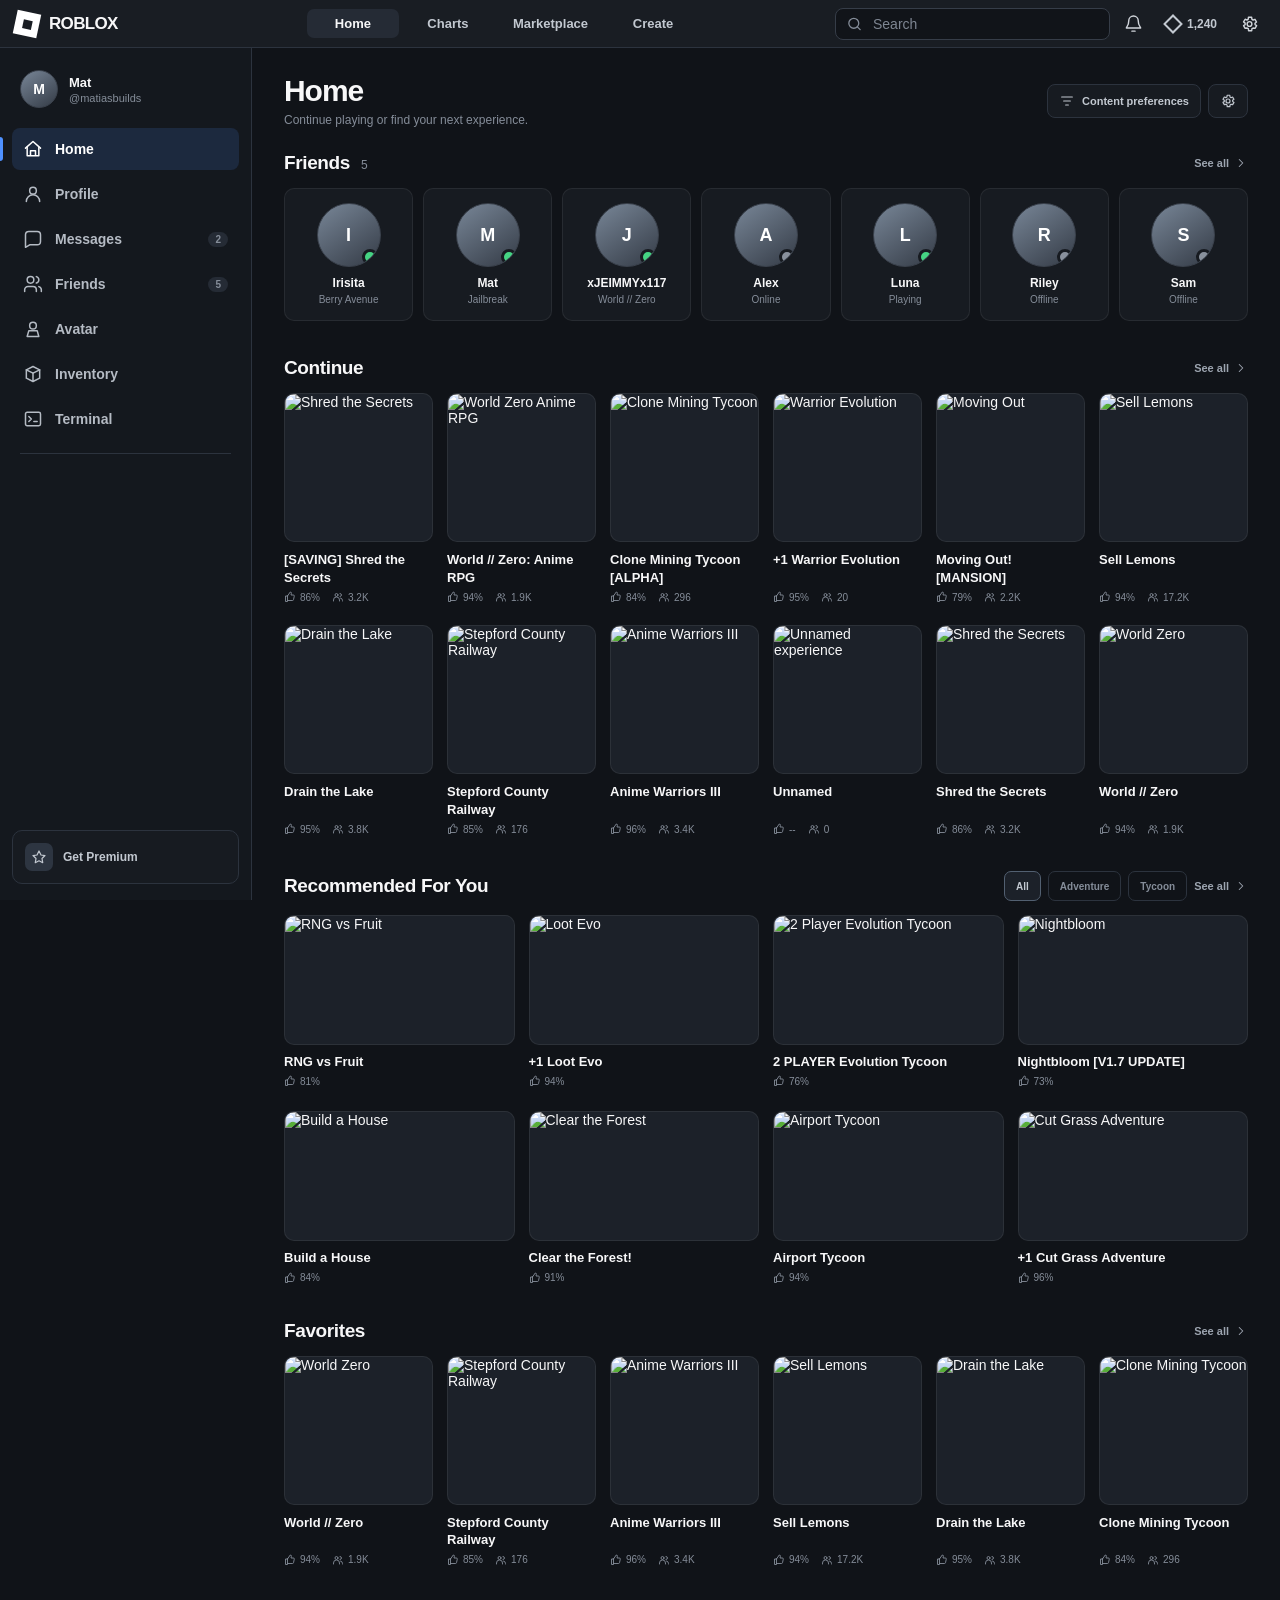
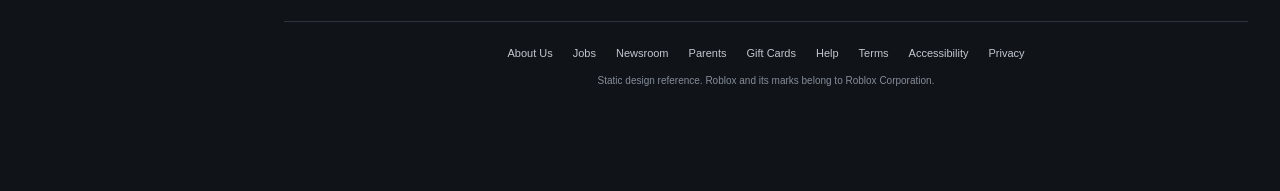
==== commit 13a40b11: "feat: add Roblox terminal command interface" ====
--- a/ideas front/adaptable-home.html
+++ b/ideas front/adaptable-home.html
@@ -1238,7 +1238,7 @@
       <symbol id="users" viewBox="0 0 24 24"><path d="M16 21v-2a4 4 0 0 0-4-4H6a4 4 0 0 0-4 4v2"></path><circle cx="9" cy="7" r="4"></circle><path d="M22 21v-2a4 4 0 0 0-3-3.87M16 3.13a4 4 0 0 1 0 7.75"></path></symbol>
       <symbol id="avatar" viewBox="0 0 24 24"><circle cx="12" cy="8" r="4"></circle><path d="M7 14h10l2 7H5l2-7Z"></path></symbol>
       <symbol id="box" viewBox="0 0 24 24"><path d="m4 7 8-4 8 4-8 4-8-4Z"></path><path d="M4 7v10l8 4 8-4V7M12 11v10"></path></symbol>
-      <symbol id="more" viewBox="0 0 24 24"><circle cx="5" cy="12" r="1"></circle><circle cx="12" cy="12" r="1"></circle><circle cx="19" cy="12" r="1"></circle></symbol>
+      <symbol id="terminal" viewBox="0 0 24 24"><rect x="3" y="4" width="18" height="16" rx="2"></rect><path d="m7 9 3 3-3 3M13 15h4"></path></symbol>
       <symbol id="bell" viewBox="0 0 24 24"><path d="M18 8a6 6 0 0 0-12 0c0 7-3 7-3 9h18c0-2-3-2-3-9M10 21h4"></path></symbol>
       <symbol id="gear" viewBox="0 0 24 24"><circle cx="12" cy="12" r="3"></circle><path d="M19 12a7 7 0 0 0-.1-1l2-1.5-2-3.4-2.4 1A7 7 0 0 0 15 6l-.3-2.6h-4L10.4 6A7 7 0 0 0 9 7L6.5 6l-2 3.4 2 1.5a7 7 0 0 0 0 2L4.5 14l2 3.4L9 17a7 7 0 0 0 1.5.9l.3 2.6h4l.3-2.6a7 7 0 0 0 1.5-.9l2.4.5 2-3.4-2-1.2a7 7 0 0 0 .1-1Z"></path></symbol>
       <symbol id="switch-account" viewBox="0 0 24 24"><path d="M16 3h3a2 2 0 0 1 2 2v14a2 2 0 0 1-2 2h-3"></path><path d="m10 17 5-5-5-5M15 12H3"></path></symbol>
@@ -1271,7 +1271,7 @@
           <li><a href="#friends"><svg class="icon"><use href="#users"></use></svg><span>Friends</span><b class="nav-count">5</b></a></li>
           <li><a href="#"><svg class="icon"><use href="#avatar"></use></svg><span>Avatar</span></a></li>
           <li><a href="#"><svg class="icon"><use href="#box"></use></svg><span>Inventory</span></a></li>
-          <li><a href="#"><svg class="icon"><use href="#more"></use></svg><span>More</span></a></li>
+          <li><a href="/terminal"><svg class="icon"><use href="#terminal"></use></svg><span>Terminal</span></a></li>
         </ul>
       </nav>
       <div class="side-divider"></div>
